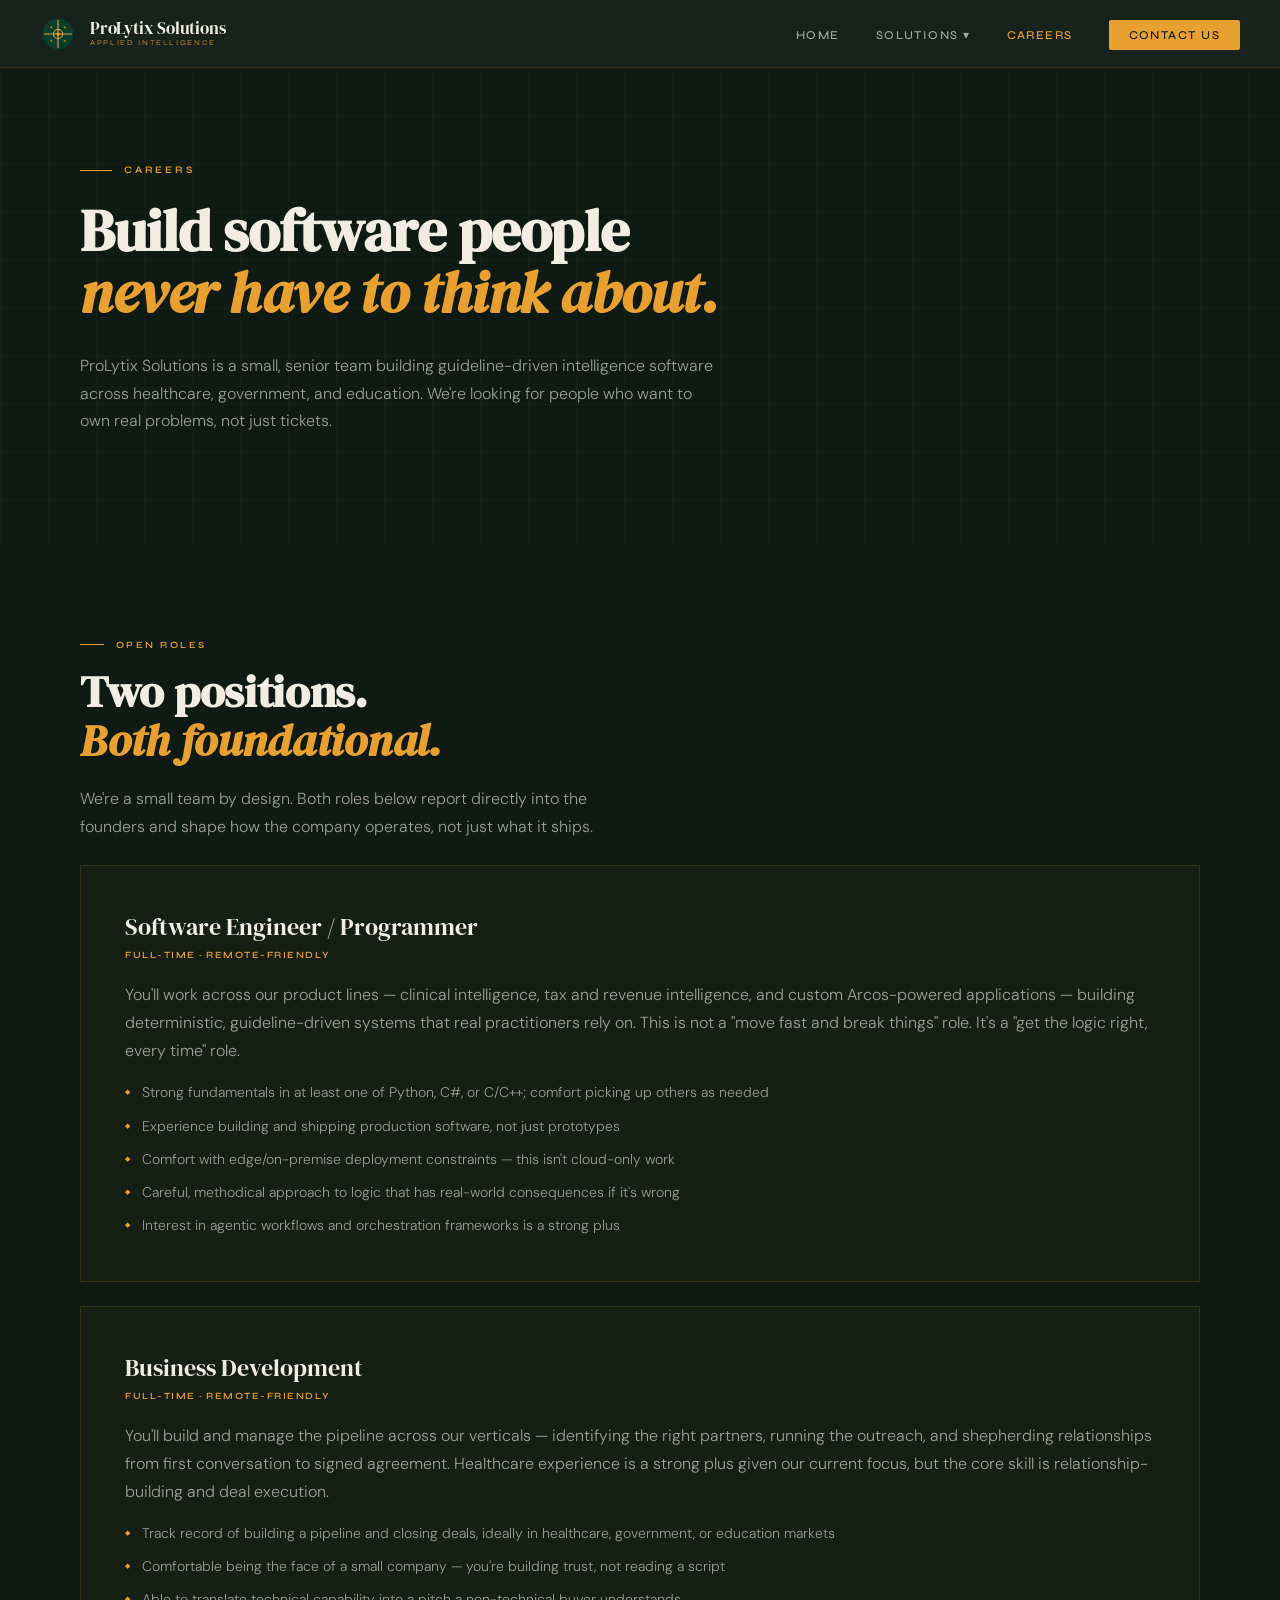
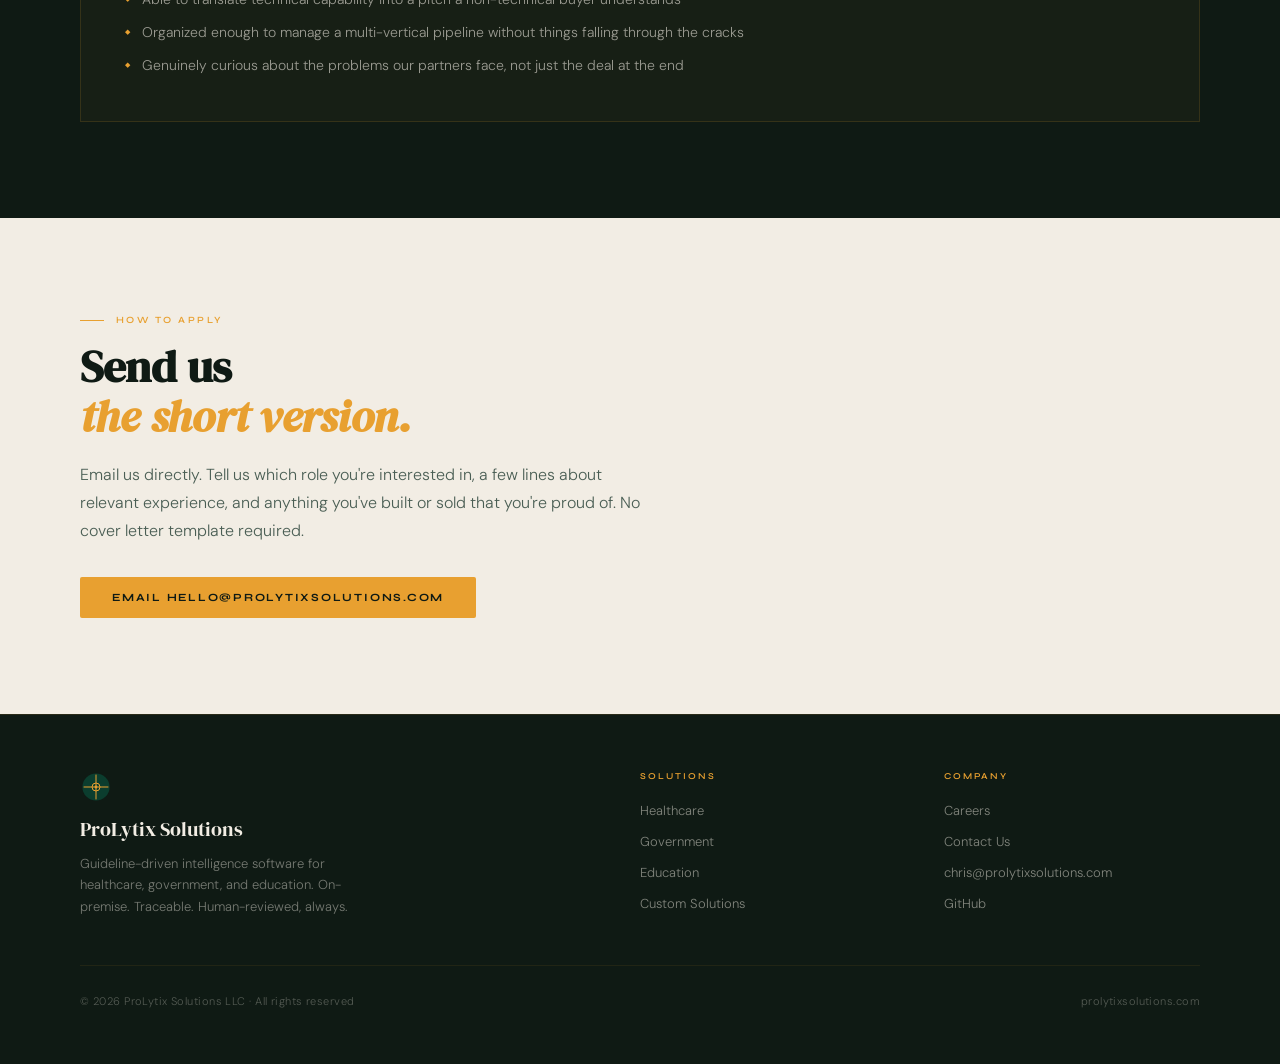
==== careers.html @ f8664473 "Initial refactor" ====
<!DOCTYPE html>
<html lang="en">
<head>
  <meta charset="UTF-8">
  <meta name="viewport" content="width=device-width, initial-scale=1.0">
  <meta name="description" content="Careers at ProLytix Solutions — we're hiring a programmer and a business development lead to help build guideline-driven intelligence software.">
  <title>Careers · ProLytix Solutions</title>
  <link rel="stylesheet" href="style.css">
  <link rel="icon" type="image/svg+xml" href="data:image/svg+xml,%3Csvg xmlns='http://www.w3.org/2000/svg' viewBox='0 0 32 32'%3E%3Ccircle cx='16' cy='16' r='15' fill='%230B3D2E'/%3E%3Cline x1='16' y1='3' x2='16' y2='29' stroke='%23E8A030' stroke-width='2' stroke-linecap='round'/%3E%3Cline x1='3' y1='16' x2='29' y2='16' stroke='%23E8A030' stroke-width='2' stroke-linecap='round'/%3E%3Ccircle cx='16' cy='16' r='5' stroke='%23E8A030' stroke-width='2' fill='none'/%3E%3Ccircle cx='16' cy='16' r='2' fill='%23E8A030'/%3E%3C/svg%3E">
  <meta name="google-site-verification" content="PASTE_YOUR_VERIFICATION_CODE_HERE">
</head>
<body class="page-body">

<!-- Shared navigation -->
<script src="nav.js"></script>


<!-- ════════════════════════════════════════ -->
<!-- HERO -->
<!-- ════════════════════════════════════════ -->
<section class="hero" style="min-height:auto; grid-template-columns:1fr;">
  <div class="hero-content" style="padding:96px 80px 64px;">
    <div class="hero-eyebrow">Careers</div>
    <h1 class="hero-headline">
      Build software people<br><em>never have to think about.</em>
    </h1>
    <p class="hero-body" style="max-width:640px;">
      ProLytix Solutions is a small, senior team building guideline-driven intelligence software across healthcare, government, and education. We're looking for people who want to own real problems, not just tickets.
    </p>
  </div>
</section>


<!-- ════════════════════════════════════════ -->
<!-- OPEN ROLES -->
<!-- ════════════════════════════════════════ -->
<section class="section section-dark">
  <div class="section-label">Open Roles</div>
  <h2 class="section-headline">Two positions.<br><em>Both foundational.</em></h2>
  <p class="section-body">
    We're a small team by design. Both roles below report directly into the founders and shape how the company operates, not just what it ships.
  </p>

  <div class="role-card">
    <div class="role-card-title">Software Engineer / Programmer</div>
    <div class="role-card-meta">Full-Time · Remote-Friendly</div>
    <p class="section-body" style="max-width:none;">
      You'll work across our product lines — clinical intelligence, tax and revenue intelligence, and custom Arcos-powered applications — building deterministic, guideline-driven systems that real practitioners rely on. This is not a "move fast and break things" role. It's a "get the logic right, every time" role.
    </p>
    <ul class="role-card-list">
      <li>Strong fundamentals in at least one of Python, C#, or C/C++; comfort picking up others as needed</li>
      <li>Experience building and shipping production software, not just prototypes</li>
      <li>Comfort with edge/on-premise deployment constraints — this isn't cloud-only work</li>
      <li>Careful, methodical approach to logic that has real-world consequences if it's wrong</li>
      <li>Interest in agentic workflows and orchestration frameworks is a strong plus</li>
    </ul>
  </div>

  <div class="role-card">
    <div class="role-card-title">Business Development</div>
    <div class="role-card-meta">Full-Time · Remote-Friendly</div>
    <p class="section-body" style="max-width:none;">
      You'll build and manage the pipeline across our verticals — identifying the right partners, running the outreach, and shepherding relationships from first conversation to signed agreement. Healthcare experience is a strong plus given our current focus, but the core skill is relationship-building and deal execution.
    </p>
    <ul class="role-card-list">
      <li>Track record of building a pipeline and closing deals, ideally in healthcare, government, or education markets</li>
      <li>Comfortable being the face of a small company — you're building trust, not reading a script</li>
      <li>Able to translate technical capability into a pitch a non-technical buyer understands</li>
      <li>Organized enough to manage a multi-vertical pipeline without things falling through the cracks</li>
      <li>Genuinely curious about the problems our partners face, not just the deal at the end</li>
    </ul>
  </div>
</section>


<!-- ════════════════════════════════════════ -->
<!-- HOW TO APPLY -->
<!-- ════════════════════════════════════════ -->
<section class="section section-pale">
  <div class="section-label">How To Apply</div>
  <h2 class="section-headline">Send us<br><em>the short version.</em></h2>
  <p class="section-body">
    Email us directly. Tell us which role you're interested in, a few lines about relevant experience, and anything you've built or sold that you're proud of. No cover letter template required.
  </p>
  <a href="mailto:hello@prolytixsolutions.com?subject=Careers%20Inquiry" class="btn-primary" style="display:inline-block; margin-top:32px;">Email hello@prolytixsolutions.com</a>
</section>


<!-- Shared footer -->
<script src="footer.js"></script>

</body>
</html>
---- style.css ----
/* ============================================================
   ProLytix Solutions — Shared Stylesheet
   Colors: Forest #0B3D2E + Amber #E8A030
   Mark: Meridian Circle
   ============================================================ */

@import url('https://fonts.googleapis.com/css2?family=DM+Serif+Display:ital@0;1&family=Syne:wght@400;500;600;700;800&family=DM+Sans:ital,wght@0,300;0,400;0,500;1,300&display=swap');

/* ── TOKENS ── */
:root {
  --forest:    #0B3D2E;
  --forest-mid:#1A6B5A;
  --forest-lt: #2A7A56;
  --amber:     #E8A030;
  --amber-lt:  #F0B84A;
  --ink:       #0F1A14;
  --slate:     #4A5E54;
  --mist:      #E4EDE8;
  --pale:      #F2EDE4;
  --white:     #FFFFFF;
  --nav-h:     68px;
}

/* ── RESET ── */
*, *::before, *::after { box-sizing: border-box; margin: 0; padding: 0; }

html { scroll-behavior: smooth; }

body {
  font-family: 'DM Sans', sans-serif;
  font-weight: 400;
  color: var(--ink);
  background: var(--pale);
  -webkit-font-smoothing: antialiased;
}

img { display: block; max-width: 100%; }

a { color: inherit; text-decoration: none; }

/* ── NAVIGATION ── */
.nav {
  position: fixed;
  top: 0; left: 0; right: 0;
  height: var(--nav-h);
  background: rgba(15, 26, 20, 0.96);
  backdrop-filter: blur(12px);
  -webkit-backdrop-filter: blur(12px);
  display: flex;
  align-items: center;
  justify-content: space-between;
  padding: 0 40px;
  z-index: 1000;
  border-bottom: 1px solid rgba(232,160,48,.15);
}

.nav-logo {
  display: flex;
  align-items: center;
  gap: 14px;
  text-decoration: none;
}

.nav-logo-mark svg { display: block; }

.nav-logo-text {
  display: flex;
  flex-direction: column;
  gap: 1px;
}

.nav-logo-name {
  font-family: 'DM Serif Display', serif;
  font-size: 17px;
  color: #F2EDE4;
  letter-spacing: -.2px;
  line-height: 1;
}

.nav-logo-sub {
  font-family: 'Syne', sans-serif;
  font-size: 7.5px;
  font-weight: 500;
  letter-spacing: .22em;
  text-transform: uppercase;
  color: rgba(232,160,48,.7);
}

.nav-links {
  display: flex;
  align-items: center;
  gap: 36px;
  list-style: none;
}

.nav-links a {
  font-family: 'Syne', sans-serif;
  font-size: 12px;
  font-weight: 500;
  letter-spacing: .12em;
  text-transform: uppercase;
  color: rgba(242,237,228,.65);
  transition: color .2s;
}

.nav-links a:hover { color: var(--amber); }
.nav-links a.active { color: var(--amber); }

.nav-cta {
  font-family: 'Syne', sans-serif;
  font-size: 11px;
  font-weight: 600;
  letter-spacing: .12em;
  text-transform: uppercase;
  color: var(--ink) !important;
  background: var(--amber);
  padding: 8px 20px;
  border-radius: 2px;
  transition: background .2s, color .2s !important;
}

.nav-cta:hover { background: var(--amber-lt) !important; color: var(--ink) !important; }

/* ── NAV DROPDOWN (Solutions) ── */
.nav-dropdown {
  position: relative;
}

.nav-dropdown-menu {
  display: none;
  position: absolute;
  top: 100%;
  left: 50%;
  transform: translateX(-50%);
  margin-top: 18px;
  background: rgba(15,26,20,.98);
  border: 1px solid rgba(232,160,48,.18);
  border-radius: 2px;
  list-style: none;
  min-width: 190px;
  padding: 8px 0;
  box-shadow: 0 16px 32px rgba(0,0,0,.35);
}

.nav-dropdown:hover .nav-dropdown-menu,
.nav-dropdown:focus-within .nav-dropdown-menu {
  display: block;
}

.nav-dropdown-menu li a {
  display: block;
  padding: 10px 20px;
  font-size: 11px;
  letter-spacing: .1em;
  white-space: nowrap;
}

.nav-dropdown-menu li a:hover { background: rgba(232,160,48,.08); }

/* hamburger */
.nav-hamburger {
  display: none;
  flex-direction: column;
  gap: 5px;
  cursor: pointer;
  padding: 4px;
  background: none;
  border: none;
}

.nav-hamburger span {
  display: block;
  width: 24px;
  height: 2px;
  background: #F2EDE4;
  border-radius: 2px;
  transition: transform .3s, opacity .3s;
}

.nav-hamburger.open span:nth-child(1) { transform: translateY(7px) rotate(45deg); }
.nav-hamburger.open span:nth-child(2) { opacity: 0; }
.nav-hamburger.open span:nth-child(3) { transform: translateY(-7px) rotate(-45deg); }

/* mobile nav drawer */
.nav-drawer {
  display: none;
  position: fixed;
  top: var(--nav-h);
  left: 0; right: 0;
  background: rgba(15,26,20,.98);
  padding: 24px 40px 32px;
  z-index: 999;
  border-bottom: 1px solid rgba(232,160,48,.15);
  flex-direction: column;
  gap: 0;
  max-height: calc(100vh - var(--nav-h));
  overflow-y: auto;
}

.nav-drawer.open { display: flex; }

.nav-drawer a {
  font-family: 'Syne', sans-serif;
  font-size: 14px;
  font-weight: 500;
  letter-spacing: .12em;
  text-transform: uppercase;
  color: rgba(242,237,228,.75);
  padding: 14px 0;
  border-bottom: 1px solid rgba(232,160,48,.1);
  display: block;
  transition: color .2s;
}

.nav-drawer a:hover { color: var(--amber); }

.nav-drawer .drawer-cta {
  margin-top: 20px;
  background: var(--amber);
  color: var(--ink);
  text-align: center;
  padding: 14px;
  border-radius: 2px;
  border-bottom: none;
}

/* ── PAGE OFFSET ── */
.page-body { padding-top: var(--nav-h); }

/* ── HERO ── */
.hero {
  min-height: calc(100vh - var(--nav-h));
  background: var(--ink);
  display: grid;
  grid-template-columns: 1fr 1fr;
  position: relative;
  overflow: hidden;
}

/* subtle grid texture */
.hero::before {
  content: '';
  position: absolute;
  inset: 0;
  background-image:
    linear-gradient(rgba(232,160,48,.04) 1px, transparent 1px),
    linear-gradient(90deg, rgba(232,160,48,.04) 1px, transparent 1px);
  background-size: 48px 48px;
  pointer-events: none;
}

.hero-content {
  display: flex;
  flex-direction: column;
  justify-content: center;
  padding: 80px 64px 80px 80px;
  position: relative;
  z-index: 2;
}

.hero-eyebrow {
  font-family: 'Syne', sans-serif;
  font-size: 10px;
  font-weight: 600;
  letter-spacing: .28em;
  text-transform: uppercase;
  color: var(--amber);
  margin-bottom: 24px;
  display: flex;
  align-items: center;
  gap: 12px;
}

.hero-eyebrow::before {
  content: '';
  display: block;
  width: 32px;
  height: 1px;
  background: var(--amber);
}

.hero-headline {
  font-family: 'DM Serif Display', serif;
  font-size: clamp(36px, 4.5vw, 64px);
  line-height: 1.08;
  color: #F2EDE4;
  margin-bottom: 28px;
  letter-spacing: -.5px;
}

.hero-headline em {
  font-style: italic;
  color: var(--amber);
}

.hero-body {
  font-size: 16px;
  line-height: 1.72;
  color: rgba(242,237,228,.62);
  max-width: 440px;
  margin-bottom: 44px;
  font-weight: 300;
}

.hero-actions {
  display: flex;
  align-items: center;
  gap: 20px;
  flex-wrap: wrap;
}

.btn-primary {
  font-family: 'Syne', sans-serif;
  font-size: 11px;
  font-weight: 700;
  letter-spacing: .16em;
  text-transform: uppercase;
  color: var(--ink);
  background: var(--amber);
  padding: 14px 32px;
  border-radius: 2px;
  transition: background .2s, transform .15s;
  display: inline-block;
}

.btn-primary:hover { background: var(--amber-lt); transform: translateY(-1px); }

.btn-ghost {
  font-family: 'Syne', sans-serif;
  font-size: 11px;
  font-weight: 600;
  letter-spacing: .16em;
  text-transform: uppercase;
  color: rgba(242,237,228,.7);
  border-bottom: 1px solid rgba(242,237,228,.25);
  padding-bottom: 2px;
  transition: color .2s, border-color .2s;
  display: inline-block;
}

.btn-ghost:hover { color: var(--amber); border-color: var(--amber); }

.hero-visual {
  display: flex;
  align-items: center;
  justify-content: center;
  position: relative;
  z-index: 2;
  padding: 80px 40px;
}

/* ── MERIDIAN CIRCLE MARK — Large SVG ── */
.mark-large {
  width: min(340px, 80%);
  height: auto;
  opacity: .92;
  filter: drop-shadow(0 0 60px rgba(232,160,48,.18));
  animation: float 6s ease-in-out infinite;
}

@keyframes float {
  0%, 100% { transform: translateY(0); }
  50% { transform: translateY(-12px); }
}

/* ── SECTION STRUCTURE ── */
.section {
  padding: 96px 80px;
}

.section-dark {
  background: var(--ink);
  color: #F2EDE4;
}

.section-forest {
  background: var(--forest);
  color: #F2EDE4;
}

.section-pale {
  background: var(--pale);
  color: var(--ink);
}

.section-mist {
  background: var(--mist);
  color: var(--ink);
}

.section-label {
  font-family: 'Syne', sans-serif;
  font-size: 9.5px;
  font-weight: 600;
  letter-spacing: .26em;
  text-transform: uppercase;
  color: var(--amber);
  margin-bottom: 16px;
  display: flex;
  align-items: center;
  gap: 12px;
}

.section-label::before {
  content: '';
  display: block;
  width: 24px;
  height: 1px;
  background: var(--amber);
}

.section-headline {
  font-family: 'DM Serif Display', serif;
  font-size: clamp(28px, 3.5vw, 48px);
  line-height: 1.1;
  letter-spacing: -.3px;
  margin-bottom: 20px;
}

.section-headline em { font-style: italic; color: var(--amber); }

.section-body {
  font-size: 16px;
  line-height: 1.75;
  color: var(--slate);
  max-width: 560px;
  font-weight: 300;
}

.section-dark .section-body,
.section-forest .section-body {
  color: rgba(242,237,228,.62);
}

/* ── TWO COL ── */
.two-col {
  display: grid;
  grid-template-columns: 1fr 1fr;
  gap: 64px;
  align-items: center;
}

.two-col-narrow {
  display: grid;
  grid-template-columns: 5fr 4fr;
  gap: 64px;
  align-items: center;
}

/* ── CARDS ── */
.card-grid {
  display: grid;
  grid-template-columns: repeat(3, 1fr);
  gap: 2px;
  margin-top: 56px;
}

.card {
  background: rgba(232,160,48,.06);
  border: 1px solid rgba(232,160,48,.12);
  padding: 40px 36px;
  transition: background .25s, border-color .25s;
}

.card:hover {
  background: rgba(232,160,48,.1);
  border-color: rgba(232,160,48,.3);
}

.card-icon {
  margin-bottom: 24px;
}

.card-title {
  font-family: 'DM Serif Display', serif;
  font-size: 20px;
  color: #F2EDE4;
  margin-bottom: 12px;
  line-height: 1.2;
}

.card-body {
  font-size: 14px;
  line-height: 1.72;
  color: rgba(242,237,228,.55);
  font-weight: 300;
}

/* ── STAT ROW ── */
.stat-row {
  display: grid;
  grid-template-columns: repeat(3, 1fr);
  gap: 1px;
  background: rgba(232,160,48,.15);
  border: 1px solid rgba(232,160,48,.15);
  margin-top: 56px;
}

.stat {
  background: var(--forest);
  padding: 40px 36px;
  text-align: center;
}

.stat-number {
  font-family: 'DM Serif Display', serif;
  font-size: 48px;
  color: var(--amber);
  line-height: 1;
  margin-bottom: 10px;
}

.stat-label {
  font-family: 'Syne', sans-serif;
  font-size: 10px;
  font-weight: 500;
  letter-spacing: .18em;
  text-transform: uppercase;
  color: rgba(242,237,228,.55);
}

/* ── PRODUCT / SOLUTION CARD ── */
.product-card {
  background: var(--ink);
  border: 1px solid rgba(232,160,48,.18);
  padding: 48px;
  display: flex;
  flex-direction: column;
  gap: 24px;
  transition: border-color .25s, transform .2s;
  text-decoration: none;
  color: inherit;
  position: relative;
}

.product-card:hover {
  border-color: rgba(232,160,48,.5);
  transform: translateY(-3px);
}

.product-card-eyebrow {
  font-family: 'Syne', sans-serif;
  font-size: 9px;
  font-weight: 600;
  letter-spacing: .24em;
  text-transform: uppercase;
  color: var(--amber);
}

.product-card-title {
  font-family: 'DM Serif Display', serif;
  font-size: 28px;
  color: #F2EDE4;
  line-height: 1.15;
}

.product-card-body {
  font-size: 14px;
  line-height: 1.75;
  color: rgba(242,237,228,.55);
  font-weight: 300;
}

.product-card-link {
  font-family: 'Syne', sans-serif;
  font-size: 10px;
  font-weight: 600;
  letter-spacing: .2em;
  text-transform: uppercase;
  color: var(--amber);
  display: flex;
  align-items: center;
  gap: 8px;
  margin-top: auto;
}

.product-card-link::after {
  content: '→';
  transition: transform .2s;
}

.product-card:hover .product-card-link::after {
  transform: translateX(4px);
}

/* status pill used on solution/product cards */
.status-pill {
  position: absolute;
  top: 24px;
  right: 24px;
  font-family: 'Syne', sans-serif;
  font-size: 8px;
  font-weight: 600;
  letter-spacing: .14em;
  text-transform: uppercase;
  padding: 4px 10px;
  border-radius: 100px;
}

.status-live { background: rgba(26,107,90,.4); color: #6ADFC0; border: 1px solid rgba(106,223,192,.3); }
.status-soon { background: rgba(232,160,48,.12); color: var(--amber); border: 1px solid rgba(232,160,48,.25); }
.status-service { background: rgba(122,62,142,.28); color: #D9A9EE; border: 1px solid rgba(217,169,238,.3); }

/* ── SOLUTIONS GRID (index) ── */
.solutions-grid {
  display: grid;
  grid-template-columns: repeat(auto-fit, minmax(280px, 1fr));
  gap: 2px;
  margin-top: 48px;
}

/* ── MODULE PILL ── */
.module-grid {
  display: flex;
  flex-wrap: wrap;
  gap: 10px;
  margin-top: 32px;
}

.module-pill {
  font-family: 'Syne', sans-serif;
  font-size: 10px;
  font-weight: 600;
  letter-spacing: .14em;
  text-transform: uppercase;
  color: rgba(242,237,228,.7);
  border: 1px solid rgba(232,160,48,.25);
  padding: 7px 16px;
  border-radius: 100px;
  background: rgba(232,160,48,.06);
}

/* ── DIVIDER ── */
.amber-rule {
  height: 1px;
  background: linear-gradient(90deg, var(--amber), transparent);
  margin: 0;
}

/* ── CTA BAND ── */
.cta-band {
  background: var(--amber);
  padding: 64px 80px;
  display: flex;
  align-items: center;
  justify-content: space-between;
  gap: 40px;
  flex-wrap: wrap;
}

.cta-band-text {
  font-family: 'DM Serif Display', serif;
  font-size: clamp(22px, 2.5vw, 32px);
  color: var(--ink);
  line-height: 1.2;
}

.btn-dark {
  font-family: 'Syne', sans-serif;
  font-size: 11px;
  font-weight: 700;
  letter-spacing: .16em;
  text-transform: uppercase;
  color: #F2EDE4;
  background: var(--ink);
  padding: 14px 32px;
  border-radius: 2px;
  white-space: nowrap;
  display: inline-block;
  transition: background .2s;
}

.btn-dark:hover { background: var(--forest); }

/* ── FOOTER ── */
footer {
  background: var(--ink);
  padding: 56px 80px;
  border-top: 1px solid rgba(232,160,48,.12);
}

.footer-inner {
  display: grid;
  grid-template-columns: 2fr 1fr 1fr;
  gap: 48px;
  margin-bottom: 48px;
}

.footer-brand-name {
  font-family: 'DM Serif Display', serif;
  font-size: 20px;
  color: #F2EDE4;
  margin: 12px 0 10px;
}

.footer-brand-tagline {
  font-size: 13px;
  line-height: 1.65;
  color: rgba(242,237,228,.45);
  font-weight: 300;
  max-width: 280px;
}

.footer-col-title {
  font-family: 'Syne', sans-serif;
  font-size: 9px;
  font-weight: 600;
  letter-spacing: .22em;
  text-transform: uppercase;
  color: var(--amber);
  margin-bottom: 18px;
}

.footer-links {
  list-style: none;
  display: flex;
  flex-direction: column;
  gap: 10px;
}

.footer-links a {
  font-size: 13px;
  color: rgba(242,237,228,.5);
  transition: color .2s;
  font-weight: 300;
}

.footer-links a:hover { color: var(--amber); }

.footer-bottom {
  padding-top: 28px;
  border-top: 1px solid rgba(232,160,48,.08);
  display: flex;
  justify-content: space-between;
  align-items: center;
  flex-wrap: wrap;
  gap: 12px;
}

.footer-copy {
  font-size: 11px;
  color: rgba(242,237,228,.3);
  font-weight: 300;
  letter-spacing: .04em;
}

/* ── VELOX / VERTICAL HERO (reused across product deep-dive pages) ── */
.velox-hero {
  min-height: calc(100vh - var(--nav-h));
  background: var(--ink);
  display: flex;
  flex-direction: column;
  justify-content: flex-end;
  padding: 80px;
  position: relative;
  overflow: hidden;
}

.velox-hero-bg {
  position: absolute;
  inset: 0;
  background:
    radial-gradient(ellipse 60% 70% at 80% 50%, rgba(11,61,46,.45) 0%, transparent 70%),
    linear-gradient(180deg, var(--ink) 0%, #0B1F18 100%);
}

.velox-hero-grid {
  position: absolute;
  inset: 0;
  background-image:
    linear-gradient(rgba(232,160,48,.035) 1px, transparent 1px),
    linear-gradient(90deg, rgba(232,160,48,.035) 1px, transparent 1px);
  background-size: 40px 40px;
}

.velox-hero-mark {
  position: absolute;
  right: -40px;
  top: 50%;
  transform: translateY(-50%);
  width: min(520px, 55vw);
  opacity: .07;
}

.velox-hero-content {
  position: relative;
  z-index: 2;
  max-width: 720px;
}

.velox-hero-tagline {
  font-family: 'Syne', sans-serif;
  font-size: 11px;
  font-weight: 500;
  letter-spacing: .28em;
  text-transform: uppercase;
  color: var(--amber);
  margin-bottom: 28px;
}

.velox-hero-title {
  font-family: 'DM Serif Display', serif;
  font-size: clamp(40px, 5.5vw, 76px);
  color: #F2EDE4;
  line-height: 1.0;
  letter-spacing: -.5px;
  margin-bottom: 8px;
}

.velox-hero-sub {
  font-family: 'DM Serif Display', serif;
  font-size: clamp(18px, 2vw, 28px);
  color: rgba(232,160,48,.75);
  font-style: italic;
  margin-bottom: 32px;
  line-height: 1.3;
}

.velox-hero-body {
  font-size: 17px;
  line-height: 1.72;
  color: rgba(242,237,228,.58);
  max-width: 520px;
  font-weight: 300;
  margin-bottom: 48px;
}

/* ── USE CASE / STEP SECTION ── */
.usecase-grid {
  display: grid;
  grid-template-columns: repeat(2, 1fr);
  gap: 2px;
  margin-top: 56px;
}

.usecase {
  background: rgba(232,160,48,.04);
  border: 1px solid rgba(232,160,48,.1);
  padding: 44px 40px;
  transition: background .25s;
}

.usecase:hover { background: rgba(232,160,48,.08); }

.usecase-number {
  font-family: 'DM Serif Display', serif;
  font-size: 48px;
  color: rgba(232,160,48,.2);
  line-height: 1;
  margin-bottom: 20px;
}

.usecase-title {
  font-family: 'DM Serif Display', serif;
  font-size: 20px;
  color: #F2EDE4;
  margin-bottom: 14px;
  line-height: 1.2;
}

.usecase-body {
  font-size: 14px;
  line-height: 1.75;
  color: rgba(242,237,228,.52);
  font-weight: 300;
}

/* ── IQ / MODULE TABLE ── */
.iq-table {
  width: 100%;
  border-collapse: collapse;
  margin-top: 40px;
}

.iq-table th {
  font-family: 'Syne', sans-serif;
  font-size: 8.5px;
  font-weight: 600;
  letter-spacing: .2em;
  text-transform: uppercase;
  color: var(--amber);
  text-align: left;
  padding: 0 24px 16px;
  border-bottom: 1px solid rgba(232,160,48,.2);
}

.iq-table td {
  padding: 18px 24px;
  border-bottom: 1px solid rgba(232,160,48,.07);
  font-size: 14px;
  color: rgba(242,237,228,.65);
  font-weight: 300;
  vertical-align: top;
}

.iq-table td:first-child {
  font-family: 'Syne', sans-serif;
  font-weight: 600;
  font-size: 12px;
  letter-spacing: .06em;
  color: #F2EDE4;
}

.iq-badge {
  display: inline-block;
  font-family: 'Syne', sans-serif;
  font-size: 8px;
  font-weight: 600;
  letter-spacing: .14em;
  text-transform: uppercase;
  padding: 2px 8px;
  border-radius: 100px;
}

.badge-live { background: rgba(26,107,90,.4); color: #6ADFC0; border: 1px solid rgba(106,223,192,.3); }
.badge-future { background: rgba(232,160,48,.12); color: var(--amber); border: 1px solid rgba(232,160,48,.25); }

/* ── ARCH PANEL ── */
.arch-panel {
  background: rgba(11,61,46,.3);
  border: 1px solid rgba(232,160,48,.15);
  padding: 40px;
  border-radius: 2px;
}

.arch-panel-title {
  font-family: 'Syne', sans-serif;
  font-size: 10px;
  font-weight: 600;
  letter-spacing: .2em;
  text-transform: uppercase;
  color: var(--amber);
  margin-bottom: 24px;
}

.arch-list {
  list-style: none;
  display: flex;
  flex-direction: column;
  gap: 14px;
}

.arch-list li {
  display: flex;
  align-items: flex-start;
  gap: 12px;
  font-size: 14px;
  line-height: 1.6;
  color: rgba(242,237,228,.65);
  font-weight: 300;
}

.arch-list li::before {
  content: '◆';
  color: var(--amber);
  font-size: 7px;
  margin-top: 5px;
  flex-shrink: 0;
}

/* ── CONTACT FORM ── */
.contact-form {
  display: flex;
  flex-direction: column;
  gap: 16px;
  max-width: 480px;
}

.form-group {
  display: flex;
  flex-direction: column;
  gap: 6px;
}

.form-label {
  font-family: 'Syne', sans-serif;
  font-size: 9px;
  font-weight: 600;
  letter-spacing: .18em;
  text-transform: uppercase;
  color: rgba(232,160,48,.7);
}

.form-input,
.form-select,
.form-textarea {
  background: rgba(232,160,48,.05);
  border: 1px solid rgba(232,160,48,.18);
  color: #F2EDE4;
  font-family: 'DM Sans', sans-serif;
  font-size: 14px;
  font-weight: 300;
  padding: 12px 16px;
  border-radius: 2px;
  outline: none;
  transition: border-color .2s;
  width: 100%;
}

.form-input:focus,
.form-select:focus,
.form-textarea:focus {
  border-color: rgba(232,160,48,.5);
}

.form-select option { background: #0F1A14; }

.form-textarea { resize: vertical; min-height: 120px; }

/* ── CAREERS: ROLE CARD ── */
.role-card {
  background: rgba(232,160,48,.04);
  border: 1px solid rgba(232,160,48,.14);
  padding: 44px;
  margin-top: 24px;
}

.role-card-title {
  font-family: 'DM Serif Display', serif;
  font-size: 24px;
  color: #F2EDE4;
  margin-bottom: 6px;
}

.role-card-meta {
  font-family: 'Syne', sans-serif;
  font-size: 9.5px;
  font-weight: 600;
  letter-spacing: .16em;
  text-transform: uppercase;
  color: var(--amber);
  margin-bottom: 20px;
}

.role-card-list {
  list-style: none;
  display: flex;
  flex-direction: column;
  gap: 10px;
  margin-top: 16px;
}

.role-card-list li {
  display: flex;
  align-items: flex-start;
  gap: 12px;
  font-size: 14px;
  line-height: 1.65;
  color: rgba(242,237,228,.6);
  font-weight: 300;
}

.role-card-list li::before {
  content: '◆';
  color: var(--amber);
  font-size: 7px;
  margin-top: 5px;
  flex-shrink: 0;
}

/* ── RESPONSIVE ── */
@media (max-width: 900px) {
  :root { --nav-h: 60px; }

  .nav { padding: 0 24px; }
  .nav-links { display: none; }
  .nav-hamburger { display: flex; }

  .section { padding: 64px 24px; }

  .hero {
    grid-template-columns: 1fr;
    min-height: auto;
  }

  .hero-content { padding: 56px 24px 48px; }
  .hero-visual { padding: 0 24px 56px; }

  .mark-large { width: min(220px, 60%); }

  .two-col,
  .two-col-narrow { grid-template-columns: 1fr; gap: 40px; }

  .card-grid { grid-template-columns: 1fr; gap: 2px; }

  .stat-row { grid-template-columns: 1fr; }

  .velox-hero { padding: 56px 24px; }
  .velox-hero-mark { display: none; }

  .usecase-grid { grid-template-columns: 1fr; }

  .cta-band { padding: 48px 24px; flex-direction: column; align-items: flex-start; }

  footer { padding: 48px 24px; }
  .footer-inner { grid-template-columns: 1fr; gap: 32px; }
  .footer-bottom { flex-direction: column; align-items: flex-start; }

  .iq-table { display: block; overflow-x: auto; }

  .role-card { padding: 28px; }
}

@media (max-width: 600px) {
  .hero-headline { font-size: 32px; }
  .section-headline { font-size: 26px; }
  .stat-number { font-size: 38px; }
  .velox-hero-title { font-size: 38px; }
}
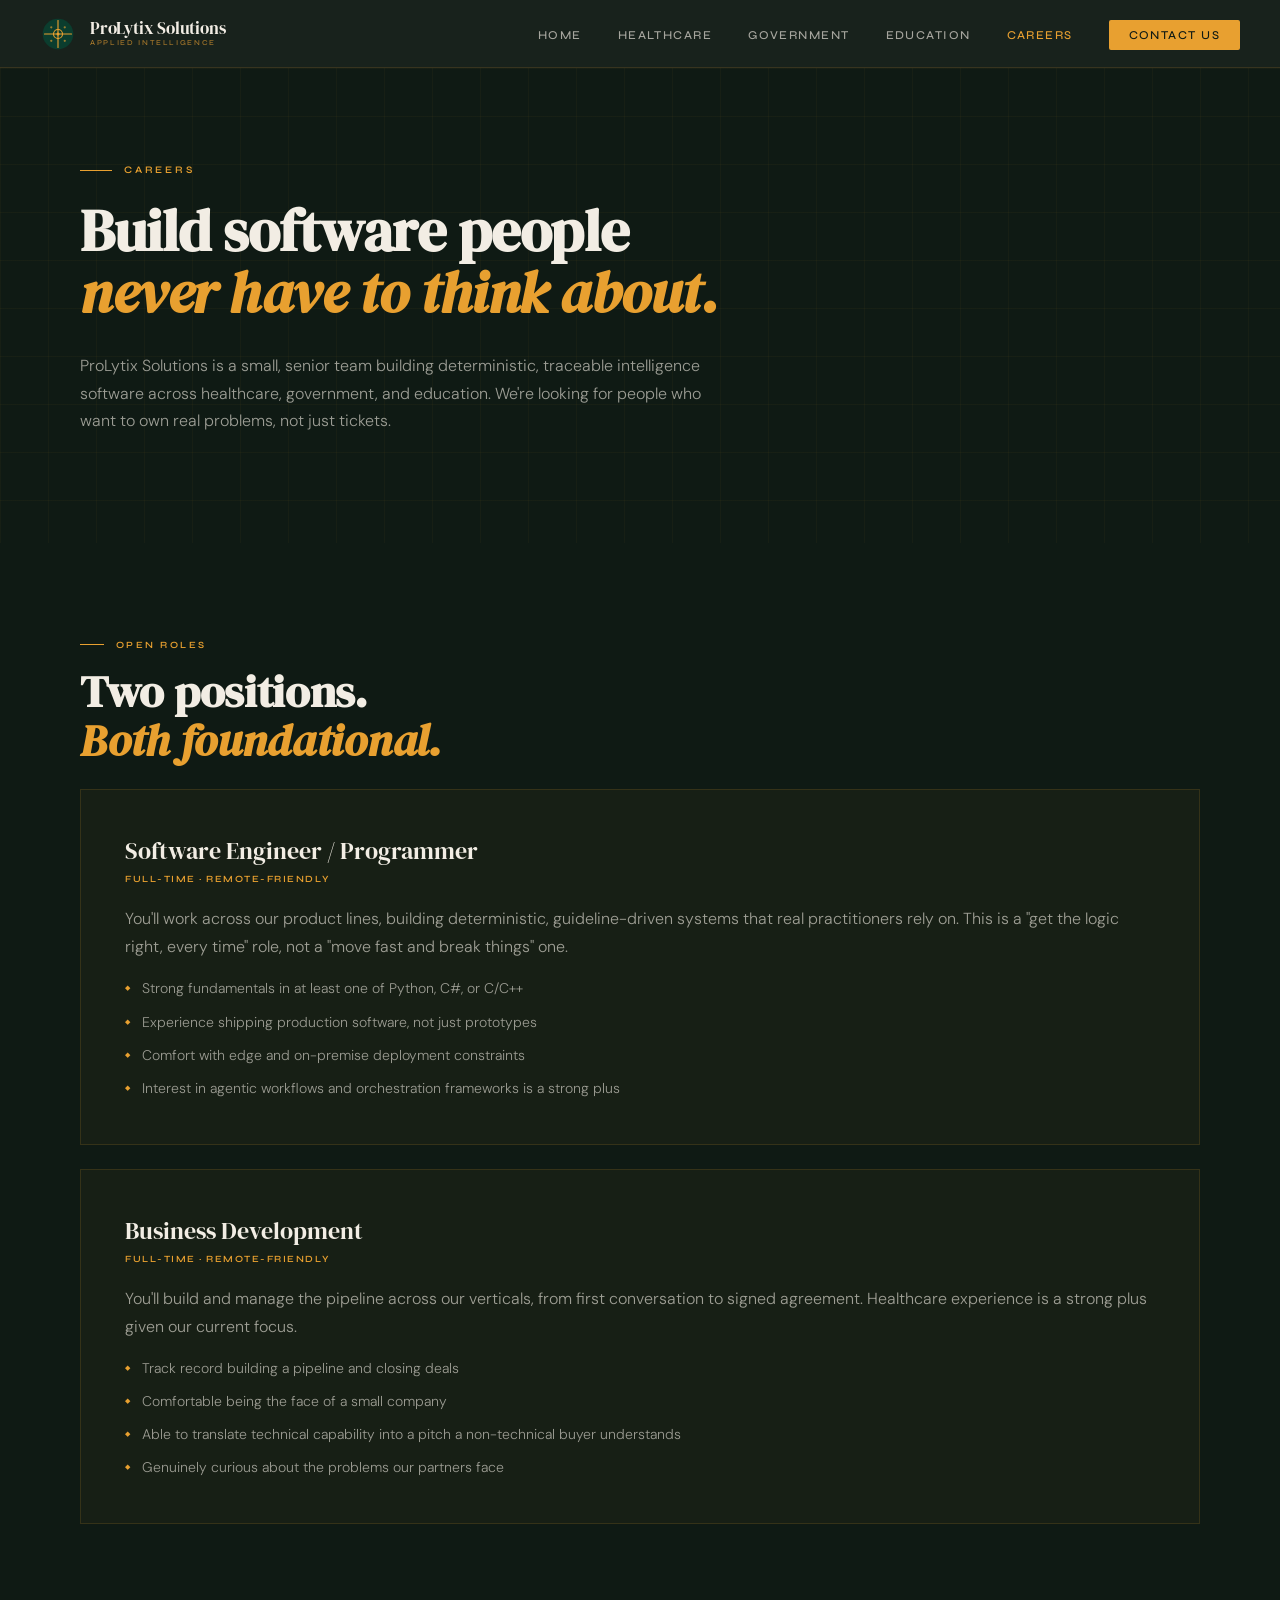
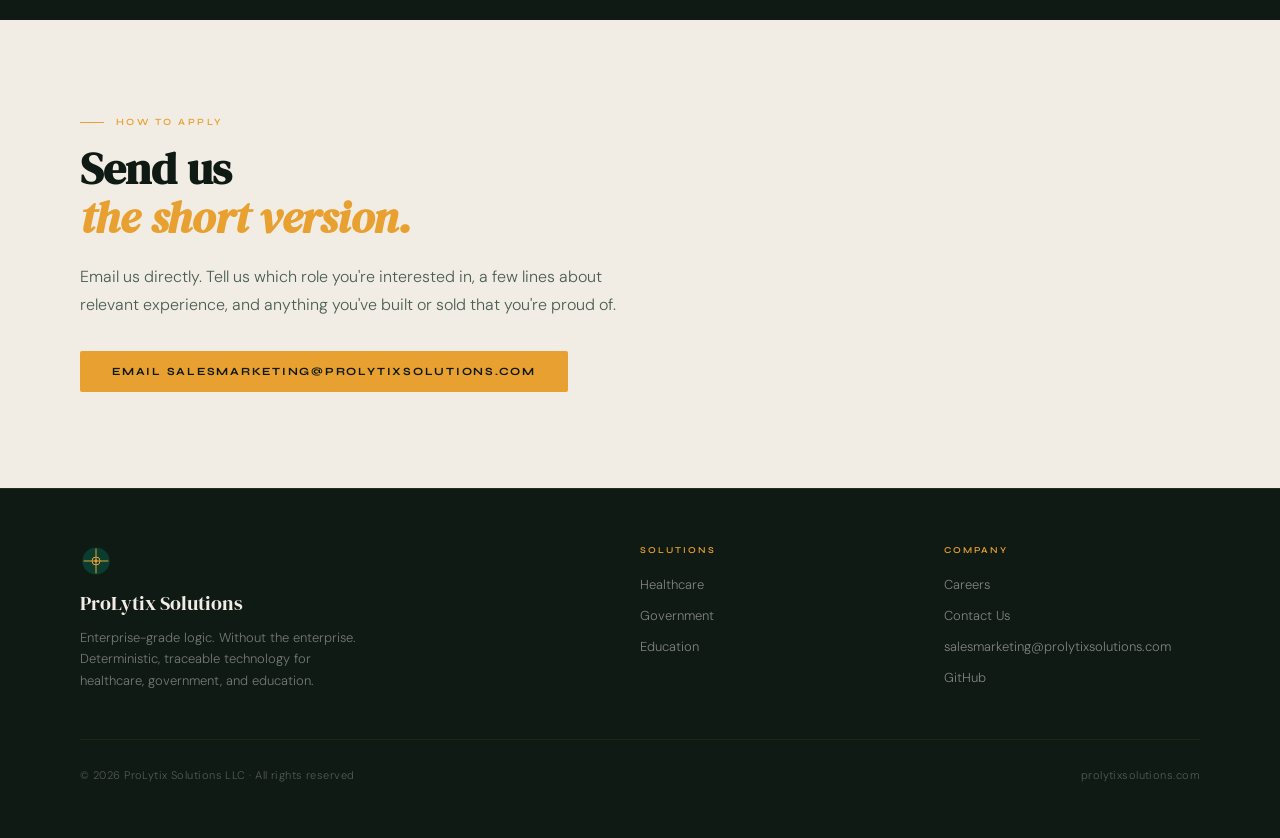
==== commit 83103799: "Revamped webiste.  HAve both a onepage and multi-page version" ====
--- a/careers.html
+++ b/careers.html
@@ -3,7 +3,7 @@
 <head>
   <meta charset="UTF-8">
   <meta name="viewport" content="width=device-width, initial-scale=1.0">
-  <meta name="description" content="Careers at ProLytix Solutions — we're hiring a programmer and a business development lead to help build guideline-driven intelligence software.">
+  <meta name="description" content="Careers at ProLytix Solutions: we're hiring a programmer and a business development lead to help build deterministic, traceable intelligence software.">
   <title>Careers · ProLytix Solutions</title>
   <link rel="stylesheet" href="style.css">
   <link rel="icon" type="image/svg+xml" href="data:image/svg+xml,%3Csvg xmlns='http://www.w3.org/2000/svg' viewBox='0 0 32 32'%3E%3Ccircle cx='16' cy='16' r='15' fill='%230B3D2E'/%3E%3Cline x1='16' y1='3' x2='16' y2='29' stroke='%23E8A030' stroke-width='2' stroke-linecap='round'/%3E%3Cline x1='3' y1='16' x2='29' y2='16' stroke='%23E8A030' stroke-width='2' stroke-linecap='round'/%3E%3Ccircle cx='16' cy='16' r='5' stroke='%23E8A030' stroke-width='2' fill='none'/%3E%3Ccircle cx='16' cy='16' r='2' fill='%23E8A030'/%3E%3C/svg%3E">
@@ -11,7 +11,6 @@
 </head>
 <body class="page-body">
 
-<!-- Shared navigation -->
 <script src="nav.js"></script>
 
 
@@ -25,7 +24,7 @@
       Build software people<br><em>never have to think about.</em>
     </h1>
     <p class="hero-body" style="max-width:640px;">
-      ProLytix Solutions is a small, senior team building guideline-driven intelligence software across healthcare, government, and education. We're looking for people who want to own real problems, not just tickets.
+      ProLytix Solutions is a small, senior team building deterministic, traceable intelligence software across healthcare, government, and education. We're looking for people who want to own real problems, not just tickets.
     </p>
   </div>
 </section>
@@ -37,21 +36,17 @@
 <section class="section section-dark">
   <div class="section-label">Open Roles</div>
   <h2 class="section-headline">Two positions.<br><em>Both foundational.</em></h2>
-  <p class="section-body">
-    We're a small team by design. Both roles below report directly into the founders and shape how the company operates, not just what it ships.
-  </p>
 
   <div class="role-card">
     <div class="role-card-title">Software Engineer / Programmer</div>
     <div class="role-card-meta">Full-Time · Remote-Friendly</div>
     <p class="section-body" style="max-width:none;">
-      You'll work across our product lines — clinical intelligence, tax and revenue intelligence, and custom Arcos-powered applications — building deterministic, guideline-driven systems that real practitioners rely on. This is not a "move fast and break things" role. It's a "get the logic right, every time" role.
+      You'll work across our product lines, building deterministic, guideline-driven systems that real practitioners rely on. This is a "get the logic right, every time" role, not a "move fast and break things" one.
     </p>
     <ul class="role-card-list">
-      <li>Strong fundamentals in at least one of Python, C#, or C/C++; comfort picking up others as needed</li>
-      <li>Experience building and shipping production software, not just prototypes</li>
-      <li>Comfort with edge/on-premise deployment constraints — this isn't cloud-only work</li>
-      <li>Careful, methodical approach to logic that has real-world consequences if it's wrong</li>
+      <li>Strong fundamentals in at least one of Python, C#, or C/C++</li>
+      <li>Experience shipping production software, not just prototypes</li>
+      <li>Comfort with edge and on-premise deployment constraints</li>
       <li>Interest in agentic workflows and orchestration frameworks is a strong plus</li>
     </ul>
   </div>
@@ -60,14 +55,13 @@
     <div class="role-card-title">Business Development</div>
     <div class="role-card-meta">Full-Time · Remote-Friendly</div>
     <p class="section-body" style="max-width:none;">
-      You'll build and manage the pipeline across our verticals — identifying the right partners, running the outreach, and shepherding relationships from first conversation to signed agreement. Healthcare experience is a strong plus given our current focus, but the core skill is relationship-building and deal execution.
+      You'll build and manage the pipeline across our verticals, from first conversation to signed agreement. Healthcare experience is a strong plus given our current focus.
     </p>
     <ul class="role-card-list">
-      <li>Track record of building a pipeline and closing deals, ideally in healthcare, government, or education markets</li>
-      <li>Comfortable being the face of a small company — you're building trust, not reading a script</li>
+      <li>Track record building a pipeline and closing deals</li>
+      <li>Comfortable being the face of a small company</li>
       <li>Able to translate technical capability into a pitch a non-technical buyer understands</li>
-      <li>Organized enough to manage a multi-vertical pipeline without things falling through the cracks</li>
-      <li>Genuinely curious about the problems our partners face, not just the deal at the end</li>
+      <li>Genuinely curious about the problems our partners face</li>
     </ul>
   </div>
 </section>
@@ -80,13 +74,12 @@
   <div class="section-label">How To Apply</div>
   <h2 class="section-headline">Send us<br><em>the short version.</em></h2>
   <p class="section-body">
-    Email us directly. Tell us which role you're interested in, a few lines about relevant experience, and anything you've built or sold that you're proud of. No cover letter template required.
+    Email us directly. Tell us which role you're interested in, a few lines about relevant experience, and anything you've built or sold that you're proud of.
   </p>
-  <a href="mailto:hello@prolytixsolutions.com?subject=Careers%20Inquiry" class="btn-primary" style="display:inline-block; margin-top:32px;">Email hello@prolytixsolutions.com</a>
+  <a href="mailto:salesmarketing@prolytixsolutions.com?subject=Careers%20Inquiry" class="btn-primary" style="display:inline-block; margin-top:32px;">Email salesmarketing@prolytixsolutions.com</a>
 </section>
 
 
-<!-- Shared footer -->
 <script src="footer.js"></script>
 
 </body>
--- a/style.css
+++ b/style.css
@@ -917,10 +917,11 @@
 
 /* ── ARCH PANEL ── */
 .arch-panel {
-  background: rgba(11,61,46,.3);
-  border: 1px solid rgba(232,160,48,.15);
+  background: var(--forest);
+  border: 1px solid rgba(232,160,48,.25);
   padding: 40px;
   border-radius: 2px;
+  box-shadow: 0 8px 24px rgba(11,61,46,.18);
 }
 
 .arch-panel-title {
@@ -1107,3 +1108,166 @@
   .stat-number { font-size: 38px; }
   .velox-hero-title { font-size: 38px; }
 }
+
+/* ── PILLARS (four-principle strip, used on Home) ── */
+.pillar-grid {
+  display: grid;
+  grid-template-columns: repeat(auto-fit, minmax(220px, 1fr));
+  gap: 2px;
+  margin-top: 48px;
+}
+
+.pillar {
+  background: rgba(232,160,48,.05);
+  border: 1px solid rgba(232,160,48,.12);
+  padding: 32px 28px;
+}
+
+.pillar-number {
+  font-family: 'DM Serif Display', serif;
+  font-size: 13px;
+  color: var(--amber);
+  margin-bottom: 14px;
+}
+
+.pillar-title {
+  font-family: 'Syne', sans-serif;
+  font-size: 13px;
+  font-weight: 700;
+  letter-spacing: .04em;
+  color: #F2EDE4;
+  margin-bottom: 10px;
+  line-height: 1.3;
+}
+
+.pillar-body {
+  font-size: 13px;
+  line-height: 1.65;
+  color: rgba(242,237,228,.55);
+  font-weight: 300;
+}
+
+/* ── PAIN QUESTIONS (short hook list) ── */
+.pain-list {
+  display: flex;
+  flex-direction: column;
+  gap: 0;
+  margin-top: 8px;
+}
+
+.pain-item {
+  padding: 22px 0;
+  border-bottom: 1px solid rgba(232,160,48,.1);
+  font-family: 'DM Serif Display', serif;
+  font-style: italic;
+  font-size: clamp(16px, 1.9vw, 21px);
+  line-height: 1.4;
+  color: #F2EDE4;
+}
+
+.pain-item:first-child { padding-top: 0; }
+
+/* ── TAB BAR (used on the single-scroll alternate landing page) ── */
+.tab-bar {
+  display: flex;
+  gap: 4px;
+  flex-wrap: wrap;
+  border-bottom: 1px solid rgba(11,61,46,.18);
+  margin-top: 40px;
+}
+
+.tab-btn {
+  font-family: 'Syne', sans-serif;
+  font-size: 11px;
+  font-weight: 600;
+  letter-spacing: .1em;
+  text-transform: uppercase;
+  color: var(--slate);
+  background: none;
+  border: none;
+  padding: 14px 24px;
+  cursor: pointer;
+  border-bottom: 2px solid transparent;
+  transition: color .2s, border-color .2s;
+}
+
+.tab-btn:hover { color: var(--ink); }
+
+.tab-btn.active {
+  color: var(--forest);
+  border-bottom-color: var(--forest);
+}
+
+/* On dark section backgrounds, flip the palette so tabs stay legible */
+.section-dark .tab-btn,
+.section-forest .tab-btn {
+  color: rgba(242,237,228,.5);
+}
+
+.section-dark .tab-btn:hover,
+.section-forest .tab-btn:hover {
+  color: rgba(242,237,228,.85);
+}
+
+.section-dark .tab-btn.active,
+.section-forest .tab-btn.active {
+  color: var(--amber);
+  border-bottom-color: var(--amber);
+}
+
+.section-dark .tab-bar,
+.section-forest .tab-bar {
+  border-bottom: 1px solid rgba(232,160,48,.18);
+}
+
+.tab-panels {
+  position: relative;
+  margin-top: 8px;
+}
+
+.tab-panel {
+  display: none;
+  animation: tabIn .35s ease;
+}
+
+.tab-panel.active { display: block; }
+
+@keyframes tabIn {
+  from { opacity: 0; transform: translateX(12px); }
+  to { opacity: 1; transform: translateX(0); }
+}
+
+/* ── SUB-NAV (sticky pill nav for one-page layout) ── */
+.subnav {
+  position: sticky;
+  top: var(--nav-h);
+  z-index: 500;
+  background: rgba(15,26,20,.97);
+  backdrop-filter: blur(10px);
+  border-bottom: 1px solid rgba(232,160,48,.15);
+  display: flex;
+  justify-content: center;
+  gap: 4px;
+  padding: 14px 24px;
+  flex-wrap: wrap;
+}
+
+.subnav a {
+  font-family: 'Syne', sans-serif;
+  font-size: 10.5px;
+  font-weight: 600;
+  letter-spacing: .1em;
+  text-transform: uppercase;
+  color: rgba(242,237,228,.55);
+  padding: 8px 18px;
+  border-radius: 100px;
+  transition: color .2s, background .2s;
+}
+
+.subnav a:hover { color: #F2EDE4; }
+.subnav a.active { color: var(--ink); background: var(--amber); }
+
+@media (max-width: 700px) {
+  .tab-bar { overflow-x: auto; flex-wrap: nowrap; }
+  .subnav { justify-content: flex-start; overflow-x: auto; }
+}
